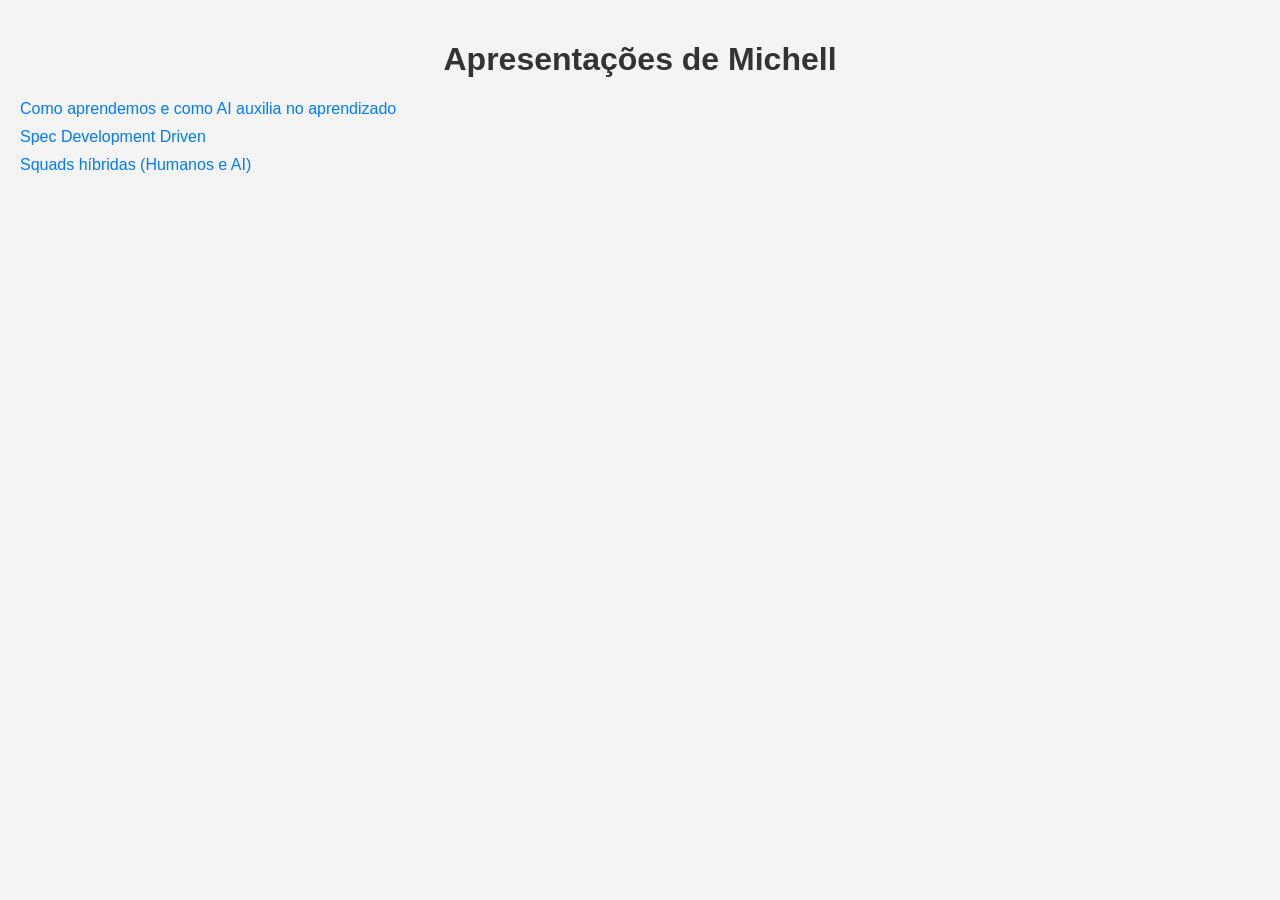
==== index.html @ aa03308b "Adicionar apresentações com Reveal.js" ====
<!DOCTYPE html>
<html lang="pt-BR">
<head>
    <meta charset="UTF-8">
    <meta name="viewport" content="width=device-width, initial-scale=1.0">
    <title>Apresentações de Michell</title>
    <style>
        body { font-family: Arial, sans-serif; background-color: #f4f4f4; color: #333; margin: 0; padding: 20px; }
        h1 { text-align: center; }
        ul { list-style: none; padding: 0; }
        li { margin: 10px 0; }
        a { text-decoration: none; color: #007bff; }
        a:hover { text-decoration: underline; }
    </style>
</head>
<body>
    <h1>Apresentações de Michell</h1>
    <ul>
        <li><a href="apresentacao-aprendizado.html">Como aprendemos e como AI auxilia no aprendizado</a></li>
        <li><a href="apresentacao-spec.html">Spec Development Driven</a></li>
        <li><a href="apresentacao-squads.html">Squads híbridas (Humanos e AI)</a></li>
    </ul>
</body>
</html>
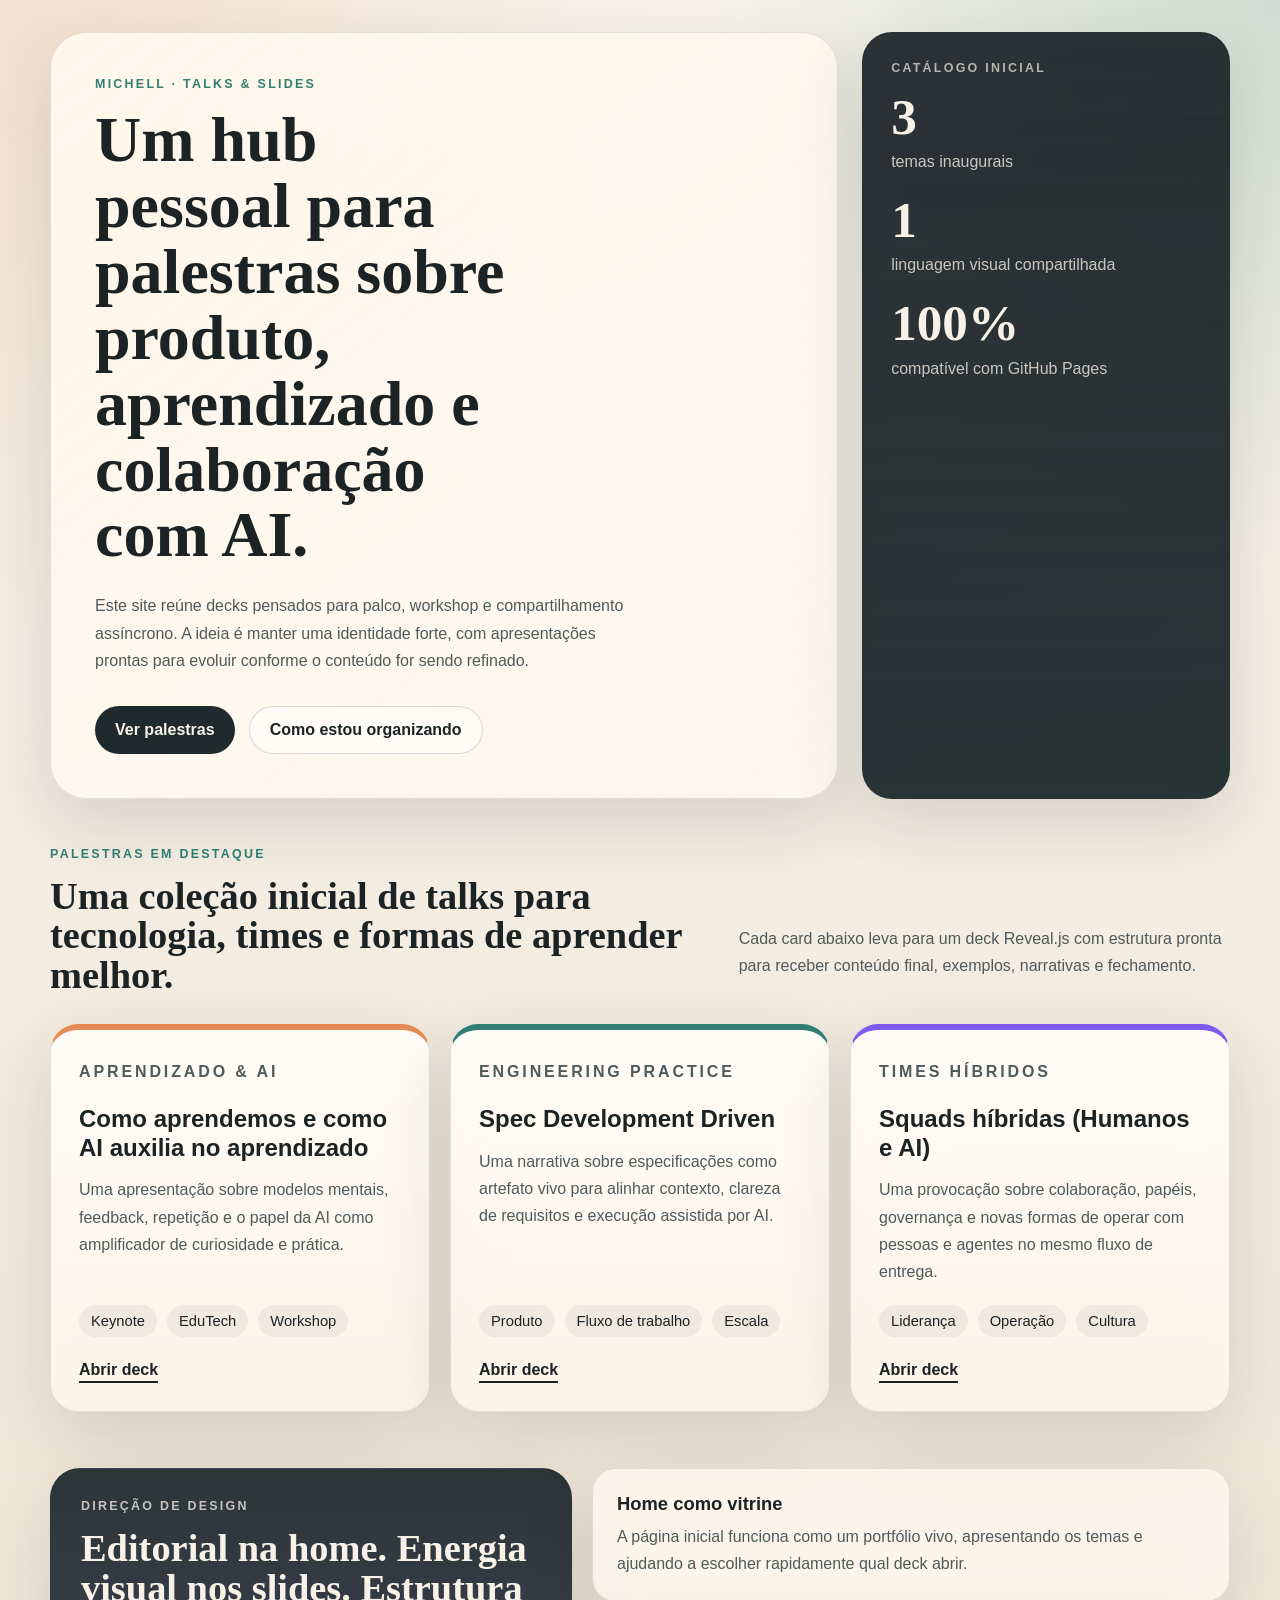
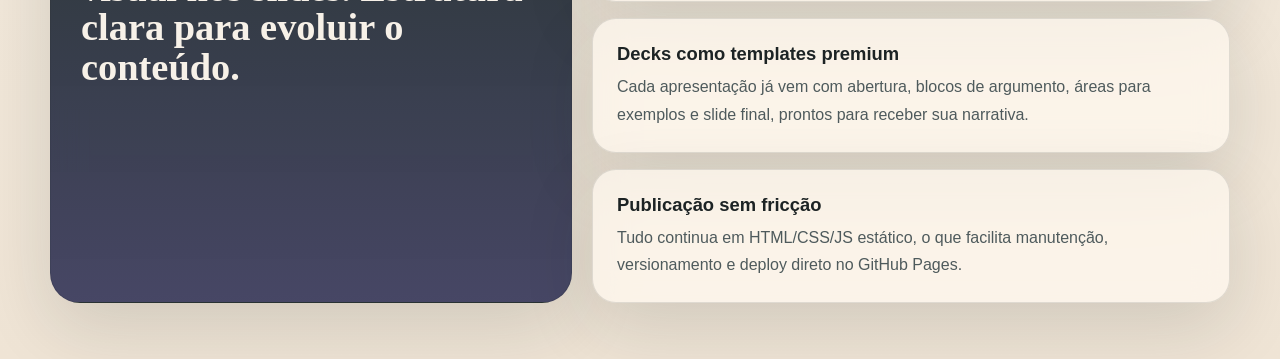
==== commit 701fd2f9: "feat: redesign talks site and scaffold decks" ====
--- a/index.html
+++ b/index.html
@@ -3,22 +3,135 @@
 <head>
     <meta charset="UTF-8">
     <meta name="viewport" content="width=device-width, initial-scale=1.0">
-    <title>Apresentações de Michell</title>
-    <style>
-        body { font-family: Arial, sans-serif; background-color: #f4f4f4; color: #333; margin: 0; padding: 20px; }
-        h1 { text-align: center; }
-        ul { list-style: none; padding: 0; }
-        li { margin: 10px 0; }
-        a { text-decoration: none; color: #007bff; }
-        a:hover { text-decoration: underline; }
-    </style>
+    <title>Michell | Palestras e Apresentações</title>
+    <meta
+        name="description"
+        content="Site pessoal de Michell com apresentações sobre aprendizado, desenvolvimento guiado por especificações e squads híbridas."
+    >
+    <link rel="stylesheet" href="site.css">
 </head>
 <body>
-    <h1>Apresentações de Michell</h1>
-    <ul>
-        <li><a href="apresentacao-aprendizado.html">Como aprendemos e como AI auxilia no aprendizado</a></li>
-        <li><a href="apresentacao-spec.html">Spec Development Driven</a></li>
-        <li><a href="apresentacao-squads.html">Squads híbridas (Humanos e AI)</a></li>
-    </ul>
+    <div class="page-shell">
+        <header class="hero">
+            <div class="hero-copy">
+                <p class="eyebrow">Michell · Talks & Slides</p>
+                <h1>Um hub pessoal para palestras sobre produto, aprendizado e colaboração com AI.</h1>
+                <p class="hero-text">
+                    Este site reúne decks pensados para palco, workshop e compartilhamento assíncrono.
+                    A ideia é manter uma identidade forte, com apresentações prontas para evoluir
+                    conforme o conteúdo for sendo refinado.
+                </p>
+                <div class="hero-actions">
+                    <a class="button button-primary" href="#palestras">Ver palestras</a>
+                    <a class="button button-secondary" href="#processo">Como estou organizando</a>
+                </div>
+            </div>
+            <aside class="hero-panel" aria-label="Resumo do catálogo">
+                <p class="panel-label">Catálogo inicial</p>
+                <div class="metric">
+                    <strong>3</strong>
+                    <span>temas inaugurais</span>
+                </div>
+                <div class="metric">
+                    <strong>1</strong>
+                    <span>linguagem visual compartilhada</span>
+                </div>
+                <div class="metric">
+                    <strong>100%</strong>
+                    <span>compatível com GitHub Pages</span>
+                </div>
+            </aside>
+        </header>
+
+        <main>
+            <section class="section-intro" id="palestras">
+                <div>
+                    <p class="section-kicker">Palestras em destaque</p>
+                    <h2>Uma coleção inicial de talks para tecnologia, times e formas de aprender melhor.</h2>
+                </div>
+                <p class="section-text">
+                    Cada card abaixo leva para um deck Reveal.js com estrutura pronta para receber
+                    conteúdo final, exemplos, narrativas e fechamento.
+                </p>
+            </section>
+
+            <section class="talk-grid">
+                <article class="talk-card accent-learning">
+                    <p class="talk-type">Aprendizado & AI</p>
+                    <h3>Como aprendemos e como AI auxilia no aprendizado</h3>
+                    <p>
+                        Uma apresentação sobre modelos mentais, feedback, repetição e o papel da AI
+                        como amplificador de curiosidade e prática.
+                    </p>
+                    <ul class="tag-row" aria-label="Metadados da palestra">
+                        <li>Keynote</li>
+                        <li>EduTech</li>
+                        <li>Workshop</li>
+                    </ul>
+                    <a class="card-link" href="apresentacao-aprendizado.html">Abrir deck</a>
+                </article>
+
+                <article class="talk-card accent-spec">
+                    <p class="talk-type">Engineering Practice</p>
+                    <h3>Spec Development Driven</h3>
+                    <p>
+                        Uma narrativa sobre especificações como artefato vivo para alinhar contexto,
+                        clareza de requisitos e execução assistida por AI.
+                    </p>
+                    <ul class="tag-row" aria-label="Metadados da palestra">
+                        <li>Produto</li>
+                        <li>Fluxo de trabalho</li>
+                        <li>Escala</li>
+                    </ul>
+                    <a class="card-link" href="apresentacao-spec.html">Abrir deck</a>
+                </article>
+
+                <article class="talk-card accent-squads">
+                    <p class="talk-type">Times híbridos</p>
+                    <h3>Squads híbridas (Humanos e AI)</h3>
+                    <p>
+                        Uma provocação sobre colaboração, papéis, governança e novas formas de operar
+                        com pessoas e agentes no mesmo fluxo de entrega.
+                    </p>
+                    <ul class="tag-row" aria-label="Metadados da palestra">
+                        <li>Liderança</li>
+                        <li>Operação</li>
+                        <li>Cultura</li>
+                    </ul>
+                    <a class="card-link" href="apresentacao-squads.html">Abrir deck</a>
+                </article>
+            </section>
+
+            <section class="process-section" id="processo">
+                <div class="process-card">
+                    <p class="section-kicker">Direção de design</p>
+                    <h2>Editorial na home. Energia visual nos slides. Estrutura clara para evoluir o conteúdo.</h2>
+                </div>
+                <div class="process-list">
+                    <article>
+                        <h3>Home como vitrine</h3>
+                        <p>
+                            A página inicial funciona como um portfólio vivo, apresentando os temas e
+                            ajudando a escolher rapidamente qual deck abrir.
+                        </p>
+                    </article>
+                    <article>
+                        <h3>Decks como templates premium</h3>
+                        <p>
+                            Cada apresentação já vem com abertura, blocos de argumento, áreas para
+                            exemplos e slide final, prontos para receber sua narrativa.
+                        </p>
+                    </article>
+                    <article>
+                        <h3>Publicação sem fricção</h3>
+                        <p>
+                            Tudo continua em HTML/CSS/JS estático, o que facilita manutenção, versionamento
+                            e deploy direto no GitHub Pages.
+                        </p>
+                    </article>
+                </div>
+            </section>
+        </main>
+    </div>
 </body>
-</html>+</html>
--- a/site.css
+++ b/site.css
@@ -0,0 +1,329 @@
+:root {
+    --bg: #f4efe5;
+    --bg-strong: #1f2a2c;
+    --surface: rgba(255, 250, 240, 0.82);
+    --surface-strong: rgba(23, 32, 34, 0.88);
+    --text: #1c2324;
+    --text-soft: #4e5a5c;
+    --text-inverse: #f7f1e8;
+    --border: rgba(28, 35, 36, 0.12);
+    --accent-learning: #e38b52;
+    --accent-spec: #2f7f73;
+    --accent-squads: #7f5af0;
+    --shadow: 0 24px 70px rgba(23, 32, 34, 0.14);
+    --radius-lg: 28px;
+    --page-width: 1180px;
+}
+
+* {
+    box-sizing: border-box;
+}
+
+html {
+    scroll-behavior: smooth;
+}
+
+body {
+    margin: 0;
+    font-family: "Aptos", "Segoe UI", "Trebuchet MS", sans-serif;
+    color: var(--text);
+    background:
+        radial-gradient(circle at top left, rgba(227, 139, 82, 0.18), transparent 28%),
+        radial-gradient(circle at top right, rgba(47, 127, 115, 0.2), transparent 24%),
+        linear-gradient(180deg, #f8f4eb 0%, #efe4d5 100%);
+}
+
+a {
+    color: inherit;
+}
+
+.page-shell {
+    width: min(calc(100% - 32px), var(--page-width));
+    margin: 0 auto;
+    padding: 32px 0 56px;
+}
+
+.hero {
+    display: grid;
+    grid-template-columns: minmax(0, 1.5fr) minmax(300px, 0.7fr);
+    gap: 24px;
+    align-items: stretch;
+    margin-bottom: 48px;
+}
+
+.hero-copy,
+.hero-panel,
+.process-card,
+.process-list article,
+.talk-card {
+    backdrop-filter: blur(16px);
+    border: 1px solid var(--border);
+    box-shadow: var(--shadow);
+}
+
+.hero-copy {
+    padding: 44px;
+    border-radius: 36px;
+    background: linear-gradient(145deg, rgba(255, 247, 235, 0.95), rgba(255, 250, 242, 0.78));
+}
+
+.eyebrow,
+.section-kicker,
+.panel-label,
+.talk-type {
+    margin: 0 0 16px;
+    text-transform: uppercase;
+    letter-spacing: 0.18em;
+    font-size: 0.78rem;
+    font-weight: 700;
+}
+
+.eyebrow,
+.section-kicker {
+    color: var(--accent-spec);
+}
+
+.hero h1,
+.section-intro h2,
+.process-card h2 {
+    margin: 0;
+    font-family: Georgia, "Times New Roman", serif;
+    font-weight: 700;
+    line-height: 1.03;
+}
+
+.hero h1 {
+    font-size: clamp(2.7rem, 5vw, 5rem);
+    max-width: 13ch;
+}
+
+.hero-text,
+.section-text,
+.talk-card p,
+.process-list p {
+    line-height: 1.7;
+    color: var(--text-soft);
+    font-size: 1rem;
+}
+
+.hero-text {
+    max-width: 62ch;
+    margin: 24px 0 0;
+}
+
+.hero-actions {
+    display: flex;
+    flex-wrap: wrap;
+    gap: 14px;
+    margin-top: 32px;
+}
+
+.button {
+    display: inline-flex;
+    align-items: center;
+    justify-content: center;
+    min-height: 48px;
+    padding: 0 20px;
+    border-radius: 999px;
+    text-decoration: none;
+    font-weight: 700;
+    transition: transform 180ms ease, background-color 180ms ease, color 180ms ease;
+}
+
+.button:hover,
+.button:focus-visible,
+.card-link:hover,
+.card-link:focus-visible {
+    transform: translateY(-2px);
+}
+
+.button-primary {
+    background: var(--bg-strong);
+    color: var(--text-inverse);
+}
+
+.button-secondary {
+    background: rgba(255, 255, 255, 0.48);
+    color: var(--text);
+    border: 1px solid rgba(28, 35, 36, 0.16);
+}
+
+.hero-panel {
+    border-radius: 30px;
+    padding: 28px;
+    color: var(--text-inverse);
+    background:
+        linear-gradient(180deg, rgba(15, 22, 24, 0.86), rgba(31, 42, 44, 0.95)),
+        linear-gradient(135deg, rgba(127, 90, 240, 0.18), rgba(47, 127, 115, 0.18));
+}
+
+.panel-label {
+    color: rgba(247, 241, 232, 0.68);
+}
+
+.metric + .metric {
+    margin-top: 20px;
+}
+
+.metric strong {
+    display: block;
+    font-size: 3.2rem;
+    line-height: 1;
+    font-family: Georgia, "Times New Roman", serif;
+}
+
+.metric span {
+    display: block;
+    margin-top: 8px;
+    color: rgba(247, 241, 232, 0.78);
+    line-height: 1.5;
+}
+
+.section-intro {
+    display: grid;
+    grid-template-columns: minmax(0, 1.15fr) minmax(0, 0.85fr);
+    gap: 24px;
+    align-items: end;
+    margin-bottom: 28px;
+}
+
+.section-intro h2,
+.process-card h2 {
+    font-size: clamp(2rem, 3vw, 3.25rem);
+}
+
+.talk-grid {
+    display: grid;
+    grid-template-columns: repeat(3, minmax(0, 1fr));
+    gap: 20px;
+}
+
+.talk-card {
+    display: flex;
+    flex-direction: column;
+    min-height: 100%;
+    padding: 28px;
+    border-radius: var(--radius-lg);
+    background: linear-gradient(180deg, rgba(255, 252, 247, 0.94), rgba(255, 247, 235, 0.75));
+}
+
+.accent-learning {
+    border-top: 6px solid var(--accent-learning);
+}
+
+.accent-spec {
+    border-top: 6px solid var(--accent-spec);
+}
+
+.accent-squads {
+    border-top: 6px solid var(--accent-squads);
+}
+
+.talk-card h3 {
+    margin: 0 0 14px;
+    font-size: 1.5rem;
+    line-height: 1.2;
+}
+
+.talk-card p {
+    margin: 0 0 20px;
+}
+
+.tag-row {
+    display: flex;
+    flex-wrap: wrap;
+    gap: 10px;
+    list-style: none;
+    padding: 0;
+    margin: auto 0 24px;
+}
+
+.tag-row li {
+    padding: 8px 12px;
+    border-radius: 999px;
+    font-size: 0.92rem;
+    background: rgba(28, 35, 36, 0.06);
+}
+
+.card-link {
+    align-self: flex-start;
+    text-decoration: none;
+    font-weight: 700;
+    padding-bottom: 2px;
+    border-bottom: 2px solid currentColor;
+}
+
+.process-section {
+    display: grid;
+    grid-template-columns: minmax(0, 0.9fr) minmax(0, 1.1fr);
+    gap: 20px;
+    margin-top: 56px;
+}
+
+.process-card {
+    padding: 30px;
+    border-radius: 30px;
+    background: linear-gradient(180deg, rgba(31, 42, 44, 0.94), rgba(56, 57, 91, 0.92));
+    color: var(--text-inverse);
+}
+
+.process-card .section-kicker {
+    color: rgba(247, 241, 232, 0.76);
+}
+
+.process-list {
+    display: grid;
+    gap: 16px;
+}
+
+.process-list article {
+    padding: 24px;
+    border-radius: 24px;
+    background: rgba(255, 248, 239, 0.74);
+}
+
+.process-list h3 {
+    margin: 0 0 8px;
+    font-size: 1.15rem;
+}
+
+.process-list p {
+    margin: 0;
+}
+
+@media (max-width: 960px) {
+    .hero,
+    .section-intro,
+    .talk-grid,
+    .process-section {
+        grid-template-columns: 1fr;
+    }
+
+    .hero h1 {
+        max-width: none;
+    }
+}
+
+@media (max-width: 640px) {
+    .page-shell {
+        width: min(calc(100% - 20px), var(--page-width));
+        padding-top: 16px;
+    }
+
+    .hero-copy,
+    .hero-panel,
+    .talk-card,
+    .process-card,
+    .process-list article {
+        padding: 22px;
+        border-radius: 24px;
+    }
+
+    .hero-actions {
+        flex-direction: column;
+    }
+
+    .button {
+        width: 100%;
+    }
+}
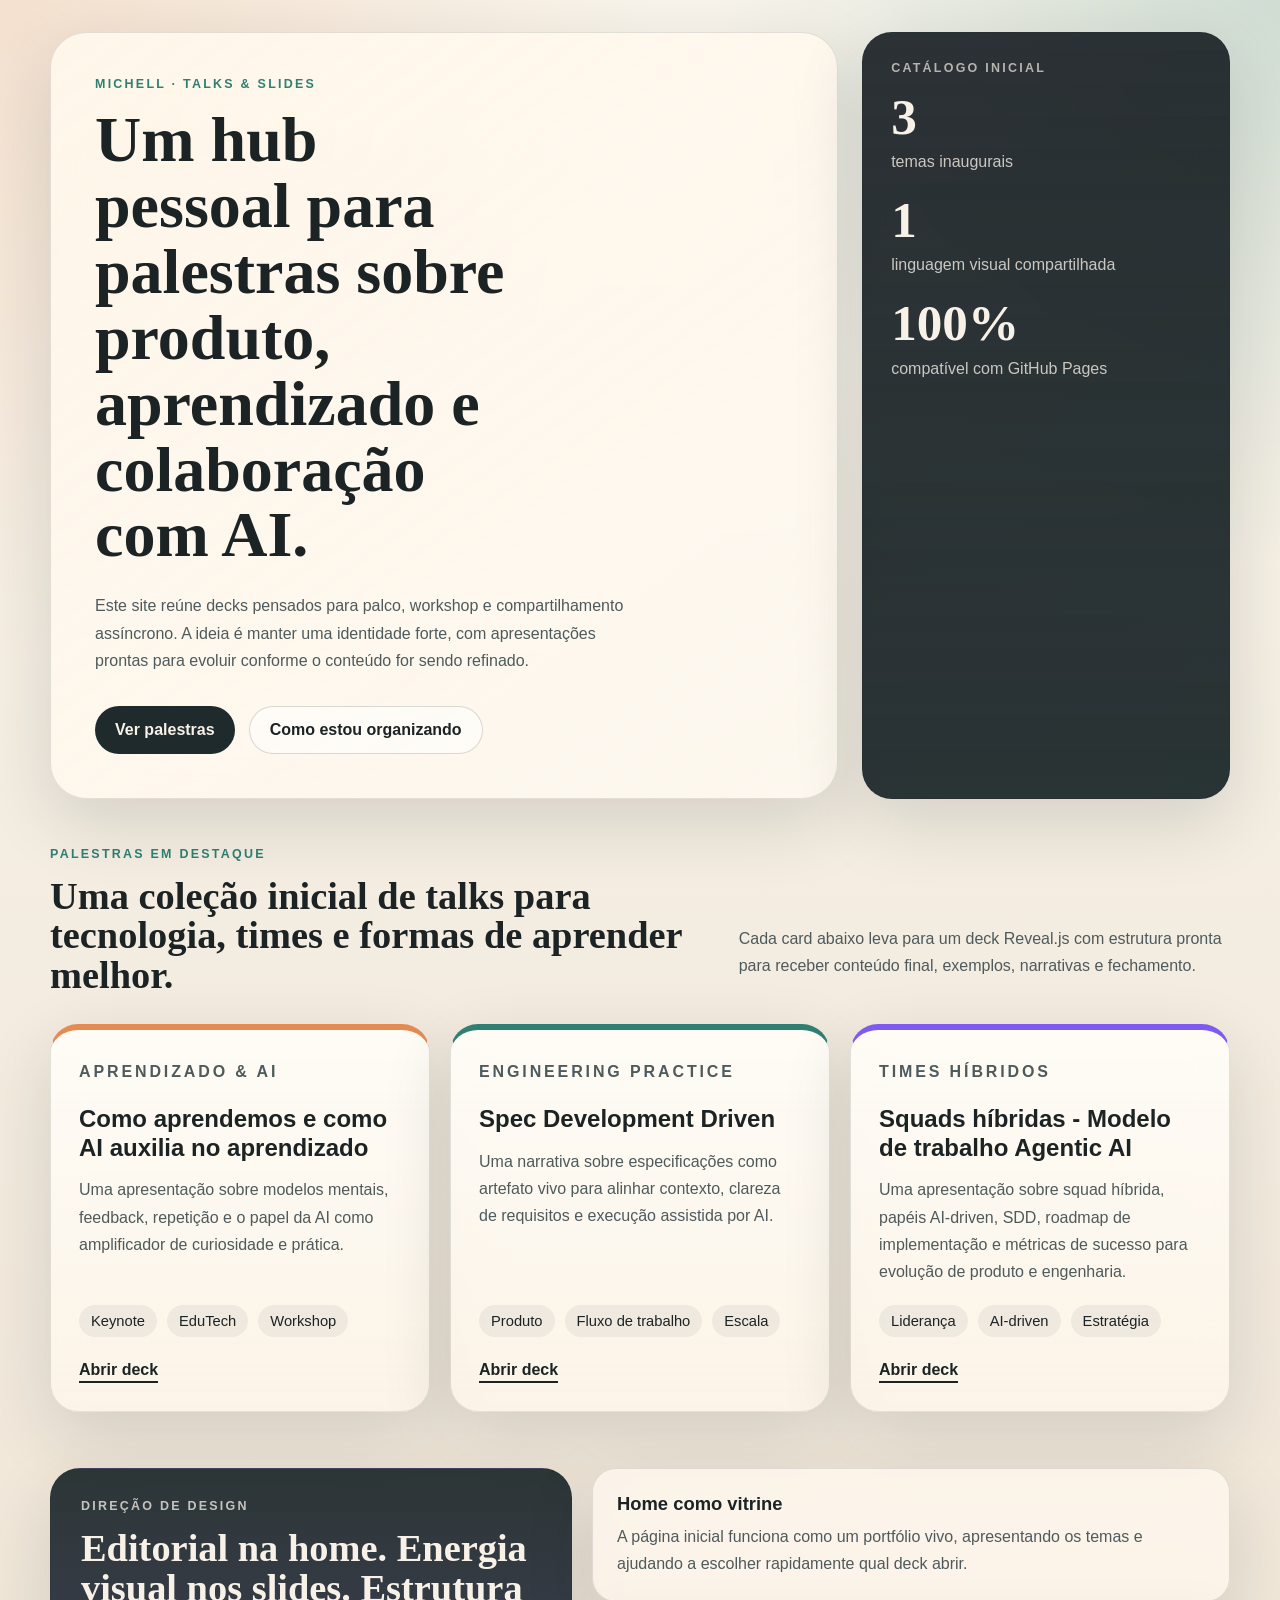
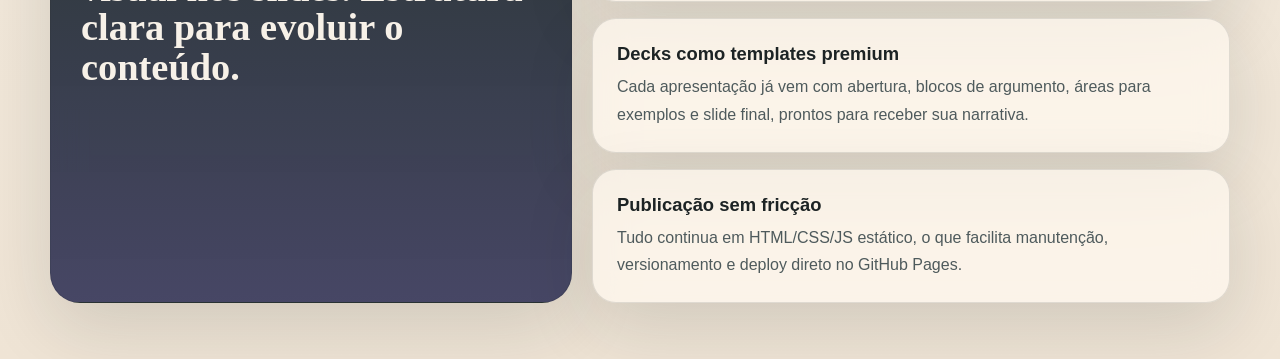
==== commit b5a88acb: "feat: publish squad hybrid agentic ai deck" ====
--- a/index.html
+++ b/index.html
@@ -88,17 +88,17 @@
 
                 <article class="talk-card accent-squads">
                     <p class="talk-type">Times híbridos</p>
-                    <h3>Squads híbridas (Humanos e AI)</h3>
+                    <h3>Squads híbridas - Modelo de trabalho Agentic AI</h3>
                     <p>
-                        Uma provocação sobre colaboração, papéis, governança e novas formas de operar
-                        com pessoas e agentes no mesmo fluxo de entrega.
+                        Uma apresentação sobre squad híbrida, papéis AI-driven, SDD, roadmap de implementação
+                        e métricas de sucesso para evolução de produto e engenharia.
                     </p>
                     <ul class="tag-row" aria-label="Metadados da palestra">
                         <li>Liderança</li>
-                        <li>Operação</li>
-                        <li>Cultura</li>
+                        <li>AI-driven</li>
+                        <li>Estratégia</li>
                     </ul>
-                    <a class="card-link" href="apresentacao-squads.html">Abrir deck</a>
+                    <a class="card-link" href="apresentacao-squad-hibrida-agentic-ai.html">Abrir deck</a>
                 </article>
             </section>
 
